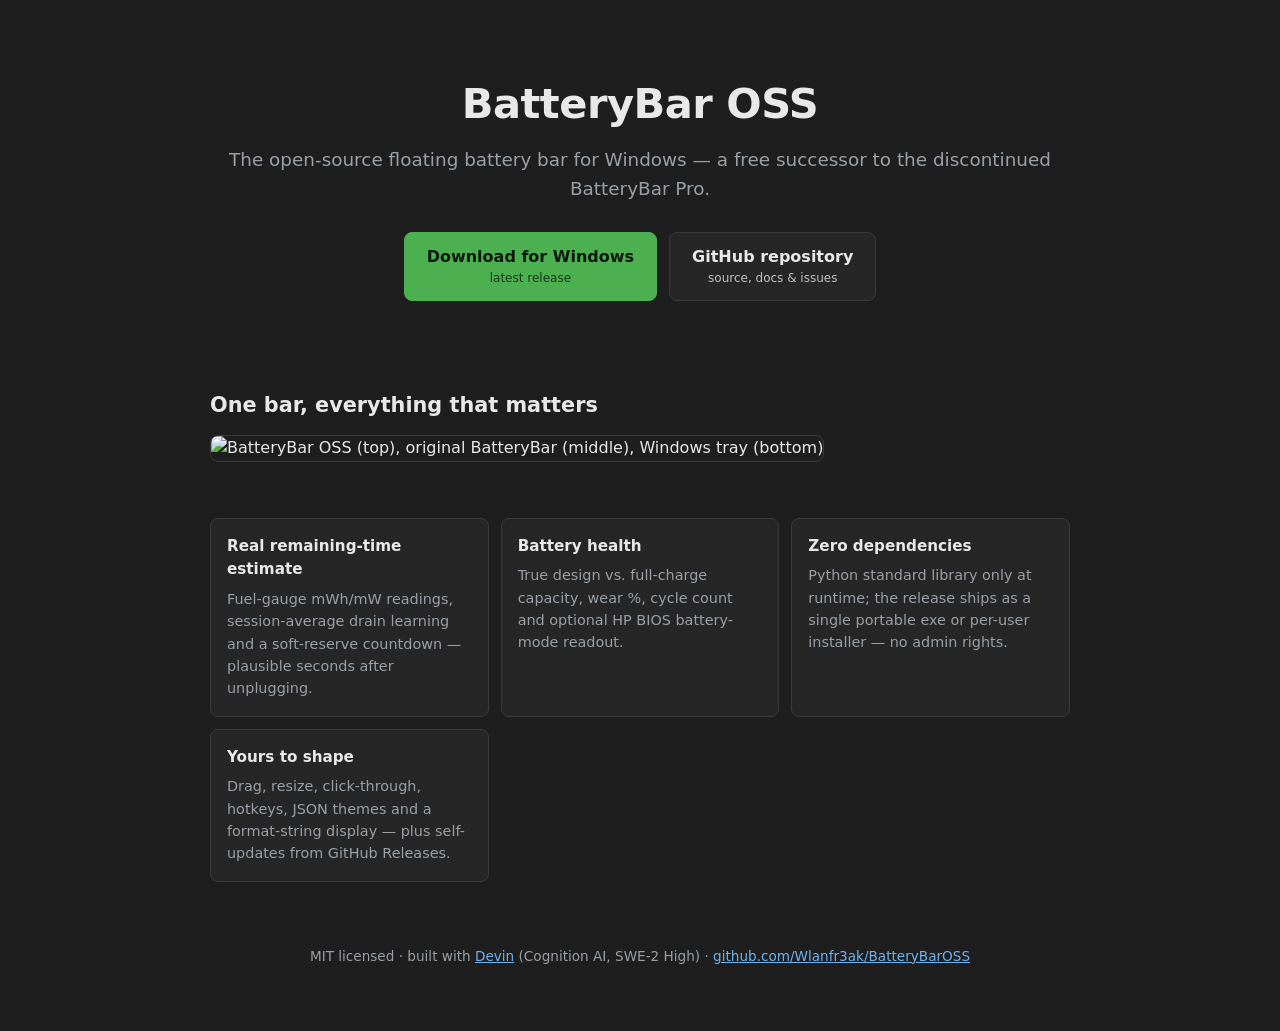
==== site/index.html @ 30992a94 "v0.7.3: Project website on batterybaross.com via GitHub Pages - site/index.html: dark-theme landing " ====
<!DOCTYPE html>
<html lang="en">
<head>
<meta charset="utf-8">
<meta name="viewport" content="width=device-width, initial-scale=1">
<title>BatteryBar OSS — floating battery bar for Windows</title>
<meta name="description" content="Open-source floating battery status bar for Windows 11 — a free replacement for the discontinued BatteryBar Pro.">
<style>
  :root {
    --bg: #1e1e1e; --panel: #262626; --border: #3a3a3a;
    --text: #e8e8e8; --dim: #9aa0a6; --accent: #4caf50; --link: #6db3f2;
  }
  * { box-sizing: border-box; margin: 0; }
  body {
    background: var(--bg); color: var(--text);
    font-family: "Segoe UI", system-ui, sans-serif;
    line-height: 1.55; padding: 0 16px 64px;
  }
  main { max-width: 860px; margin: 0 auto; }
  header { text-align: center; padding: 72px 0 32px; }
  h1 { font-size: 2.6rem; letter-spacing: -0.5px; }
  h1 .ver { color: var(--accent); font-size: 1rem; vertical-align: super; }
  .tagline { color: var(--dim); font-size: 1.15rem; margin-top: 10px; }
  .actions { margin-top: 28px; display: flex; gap: 12px; justify-content: center; flex-wrap: wrap; }
  .btn {
    display: inline-block; padding: 12px 22px; border-radius: 8px;
    text-decoration: none; font-weight: 600; border: 1px solid var(--border);
  }
  .btn.primary { background: var(--accent); color: #0b1a0c; border-color: var(--accent); }
  .btn.ghost { color: var(--text); background: var(--panel); }
  .btn small { display: block; font-weight: 400; font-size: 0.75rem; opacity: 0.8; }
  section { margin-top: 56px; }
  h2 { font-size: 1.3rem; margin-bottom: 14px; }
  .shot { width: 100%; border: 1px solid var(--border); border-radius: 8px; }
  .grid { display: grid; grid-template-columns: repeat(auto-fit, minmax(240px, 1fr)); gap: 12px; }
  .card { background: var(--panel); border: 1px solid var(--border); border-radius: 8px; padding: 16px; }
  .card h3 { font-size: 0.95rem; margin-bottom: 6px; }
  .card p { color: var(--dim); font-size: 0.9rem; }
  footer { margin-top: 64px; text-align: center; color: var(--dim); font-size: 0.85rem; }
  footer a { color: var(--link); }
  code { background: var(--panel); border-radius: 4px; padding: 1px 6px; }
</style>
</head>
<body>
<main>
  <header>
    <h1>BatteryBar OSS <span class="ver" id="ver"></span></h1>
    <p class="tagline">The open-source floating battery bar for Windows —
    a free successor to the discontinued BatteryBar&nbsp;Pro.</p>
    <div class="actions" id="downloads">
      <a class="btn primary" href="https://github.com/Wlanfr3ak/BatteryBarOSS/releases/latest">
        Download for Windows<small>latest release</small></a>
      <a class="btn ghost" href="https://github.com/Wlanfr3ak/BatteryBarOSS">
        GitHub repository<small>source, docs &amp; issues</small></a>
    </div>
  </header>

  <section>
    <h2>One bar, everything that matters</h2>
    <img class="shot" src="screenshot-compare.jpg"
         alt="BatteryBar OSS (top), original BatteryBar (middle), Windows tray (bottom)">
  </section>

  <section>
    <div class="grid">
      <div class="card"><h3>Real remaining-time estimate</h3>
        <p>Fuel-gauge mWh/mW readings, session-average drain learning and a
        soft-reserve countdown — plausible seconds after unplugging.</p></div>
      <div class="card"><h3>Battery health</h3>
        <p>True design vs. full-charge capacity, wear %, cycle count and
        optional HP BIOS battery-mode readout.</p></div>
      <div class="card"><h3>Zero dependencies</h3>
        <p>Python standard library only at runtime; the release ships as a
        single portable exe or per-user installer — no admin rights.</p></div>
      <div class="card"><h3>Yours to shape</h3>
        <p>Drag, resize, click-through, hotkeys, JSON themes and a
        format-string display — plus self-updates from GitHub Releases.</p></div>
    </div>
  </section>

  <footer>
    <p>MIT licensed · built with <a href="https://devin.ai">Devin</a>
    (Cognition AI, SWE-2 High) ·
    <a href="https://github.com/Wlanfr3ak/BatteryBarOSS">github.com/Wlanfr3ak/BatteryBarOSS</a></p>
  </footer>
</main>
<script>
fetch("https://api.github.com/repos/Wlanfr3ak/BatteryBarOSS/releases/latest")
  .then(function (r) { return r.ok ? r.json() : Promise.reject(); })
  .then(function (rel) {
    var ver = (rel.tag_name || "").replace(/^v/, "");
    document.getElementById("ver").textContent = rel.tag_name || "";
    var setup = null, portable = null;
    (rel.assets || []).forEach(function (a) {
      if (/BatteryBarOSS-Setup-.*\.exe$/.test(a.name)) setup = a;
      else if (/BatteryBarOSS-.*\.exe$/.test(a.name)) portable = a;
    });
    if (!setup || !portable) return;
    document.getElementById("downloads").innerHTML =
      '<a class="btn primary" href="' + setup.browser_download_url + '">' +
      'Download installer<small>BatteryBarOSS-Setup-' + ver + '.exe</small></a>' +
      '<a class="btn ghost" href="' + portable.browser_download_url + '">' +
      'Portable exe<small>BatteryBarOSS-' + ver + '.exe · no install</small></a>';
  })
  .catch(function () { /* keep static fallback links */ });
</script>
</body>
</html>
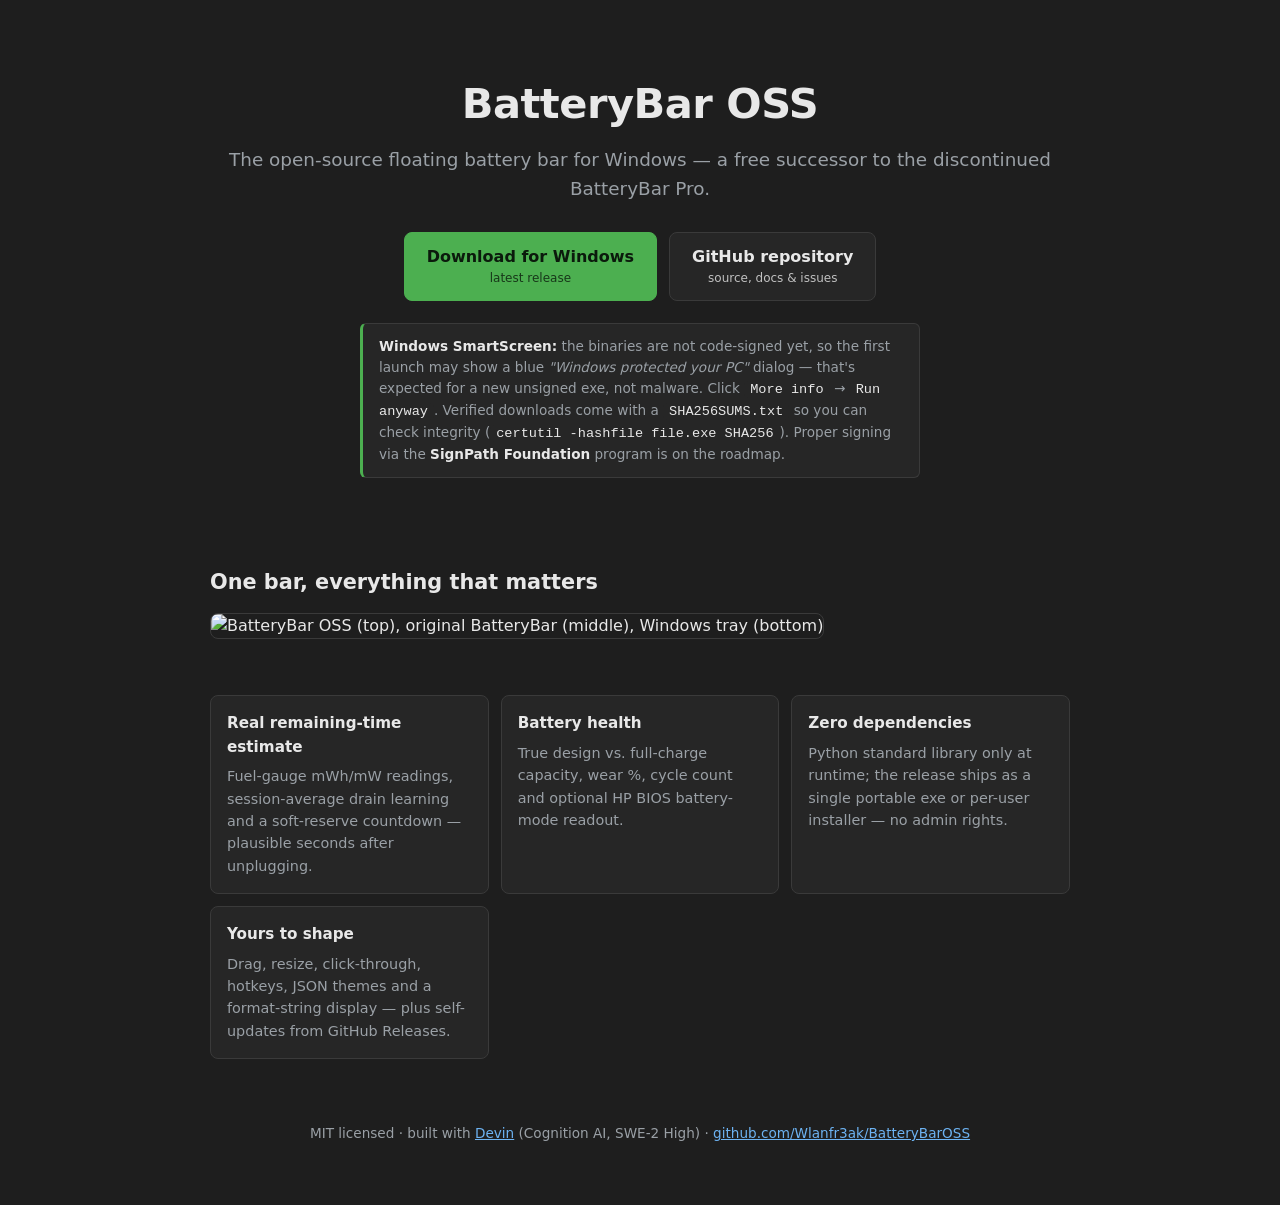
==== commit 8a172762: "v0.8.0: Settings window, easter-egg update button, SmartScreen docs - context menu "Settings..." ope" ====
--- a/site/index.html
+++ b/site/index.html
@@ -29,6 +29,14 @@
   .btn.primary { background: var(--accent); color: #0b1a0c; border-color: var(--accent); }
   .btn.ghost { color: var(--text); background: var(--panel); }
   .btn small { display: block; font-weight: 400; font-size: 0.75rem; opacity: 0.8; }
+  .note {
+    max-width: 560px; margin: 22px auto 0; padding: 12px 16px;
+    background: var(--panel); border: 1px solid var(--border);
+    border-left: 3px solid var(--accent); border-radius: 6px;
+    color: var(--dim); font-size: 0.85rem; text-align: left;
+  }
+  .note b { color: var(--text); }
+  .note code { color: var(--text); }
   section { margin-top: 56px; }
   h2 { font-size: 1.3rem; margin-bottom: 14px; }
   .shot { width: 100%; border: 1px solid var(--border); border-radius: 8px; }
@@ -53,6 +61,16 @@
       <a class="btn ghost" href="https://github.com/Wlanfr3ak/BatteryBarOSS">
         GitHub repository<small>source, docs &amp; issues</small></a>
     </div>
+    <p class="note">
+      <b>Windows SmartScreen:</b> the binaries are not code-signed yet, so
+      the first launch may show a blue <i>"Windows protected your PC"</i>
+      dialog — that's expected for a new unsigned exe, not malware.
+      Click <code>More info</code> → <code>Run anyway</code>.
+      Verified downloads come with a <code>SHA256SUMS.txt</code> so you can
+      check integrity (<code>certutil -hashfile file.exe SHA256</code>).
+      Proper signing via the <b>SignPath Foundation</b> program is on the
+      roadmap.
+    </p>
   </header>
 
   <section>
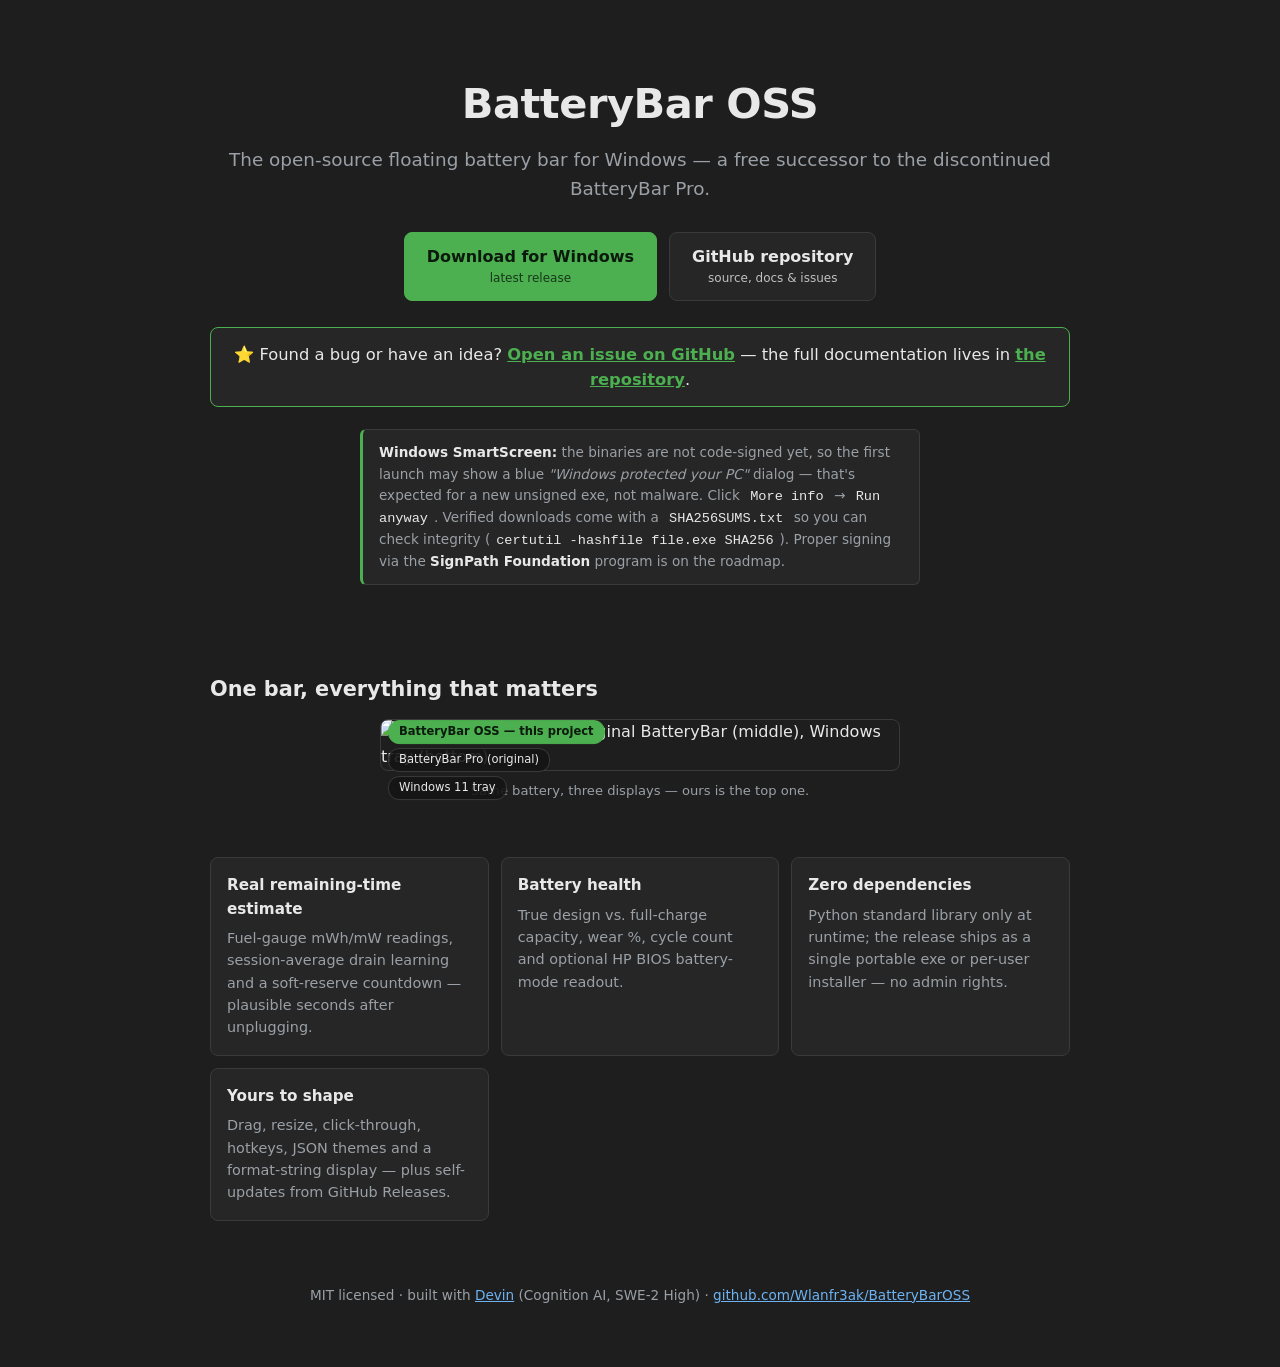
==== commit a91580dd: "v0.8.1: Website - marked screenshot + prominent GitHub callout - screenshot smaller (~480px, pixelat" ====
--- a/site/index.html
+++ b/site/index.html
@@ -37,9 +37,36 @@
   }
   .note b { color: var(--text); }
   .note code { color: var(--text); }
+  .ghcallout {
+    margin-top: 26px; padding: 14px 20px; border-radius: 8px;
+    background: var(--panel); border: 1px solid var(--accent);
+    font-size: 1.02rem;
+  }
+  .ghcallout a { color: var(--accent); font-weight: 700; }
+  .shotwrap {
+    position: relative; max-width: 520px; margin: 0 auto;
+  }
+  .shotwrap figcaption {
+    margin-top: 10px; color: var(--dim); font-size: 0.82rem;
+    text-align: center;
+  }
+  .tag {
+    position: absolute; left: 8px; transform: translateY(-50%);
+    padding: 2px 10px; border-radius: 11px; font-size: 0.72rem;
+    background: rgba(20,20,20,.88); border: 1px solid var(--border);
+    color: var(--text); white-space: nowrap;
+  }
+  .tag.ours {
+    background: var(--accent); border-color: var(--accent);
+    color: #0b1a0c; font-weight: 700;
+  }
   section { margin-top: 56px; }
   h2 { font-size: 1.3rem; margin-bottom: 14px; }
-  .shot { width: 100%; border: 1px solid var(--border); border-radius: 8px; }
+  .shot {
+    display: block; width: 100%;
+    border: 1px solid var(--border); border-radius: 8px;
+    image-rendering: pixelated;  /* crisp upscale of the small UI shot */
+  }
   .grid { display: grid; grid-template-columns: repeat(auto-fit, minmax(240px, 1fr)); gap: 12px; }
   .card { background: var(--panel); border: 1px solid var(--border); border-radius: 8px; padding: 16px; }
   .card h3 { font-size: 0.95rem; margin-bottom: 6px; }
@@ -61,6 +88,12 @@
       <a class="btn ghost" href="https://github.com/Wlanfr3ak/BatteryBarOSS">
         GitHub repository<small>source, docs &amp; issues</small></a>
     </div>
+    <p class="ghcallout">
+      ⭐ Found a bug or have an idea?
+      <a href="https://github.com/Wlanfr3ak/BatteryBarOSS/issues">Open an issue on GitHub</a> —
+      the full documentation lives in
+      <a href="https://github.com/Wlanfr3ak/BatteryBarOSS">the repository</a>.
+    </p>
     <p class="note">
       <b>Windows SmartScreen:</b> the binaries are not code-signed yet, so
       the first launch may show a blue <i>"Windows protected your PC"</i>
@@ -75,8 +108,14 @@
 
   <section>
     <h2>One bar, everything that matters</h2>
-    <img class="shot" src="screenshot-compare.jpg"
-         alt="BatteryBar OSS (top), original BatteryBar (middle), Windows tray (bottom)">
+    <figure class="shotwrap">
+      <img class="shot" src="screenshot-compare.jpg"
+           alt="BatteryBar OSS (top), original BatteryBar (middle), Windows tray (bottom)">
+      <span class="tag ours" style="top:16%">BatteryBar OSS — this project</span>
+      <span class="tag" style="top:50%">BatteryBar Pro (original)</span>
+      <span class="tag" style="top:84%">Windows 11 tray</span>
+      <figcaption>Same battery, three displays — ours is the top one.</figcaption>
+    </figure>
   </section>
 
   <section>
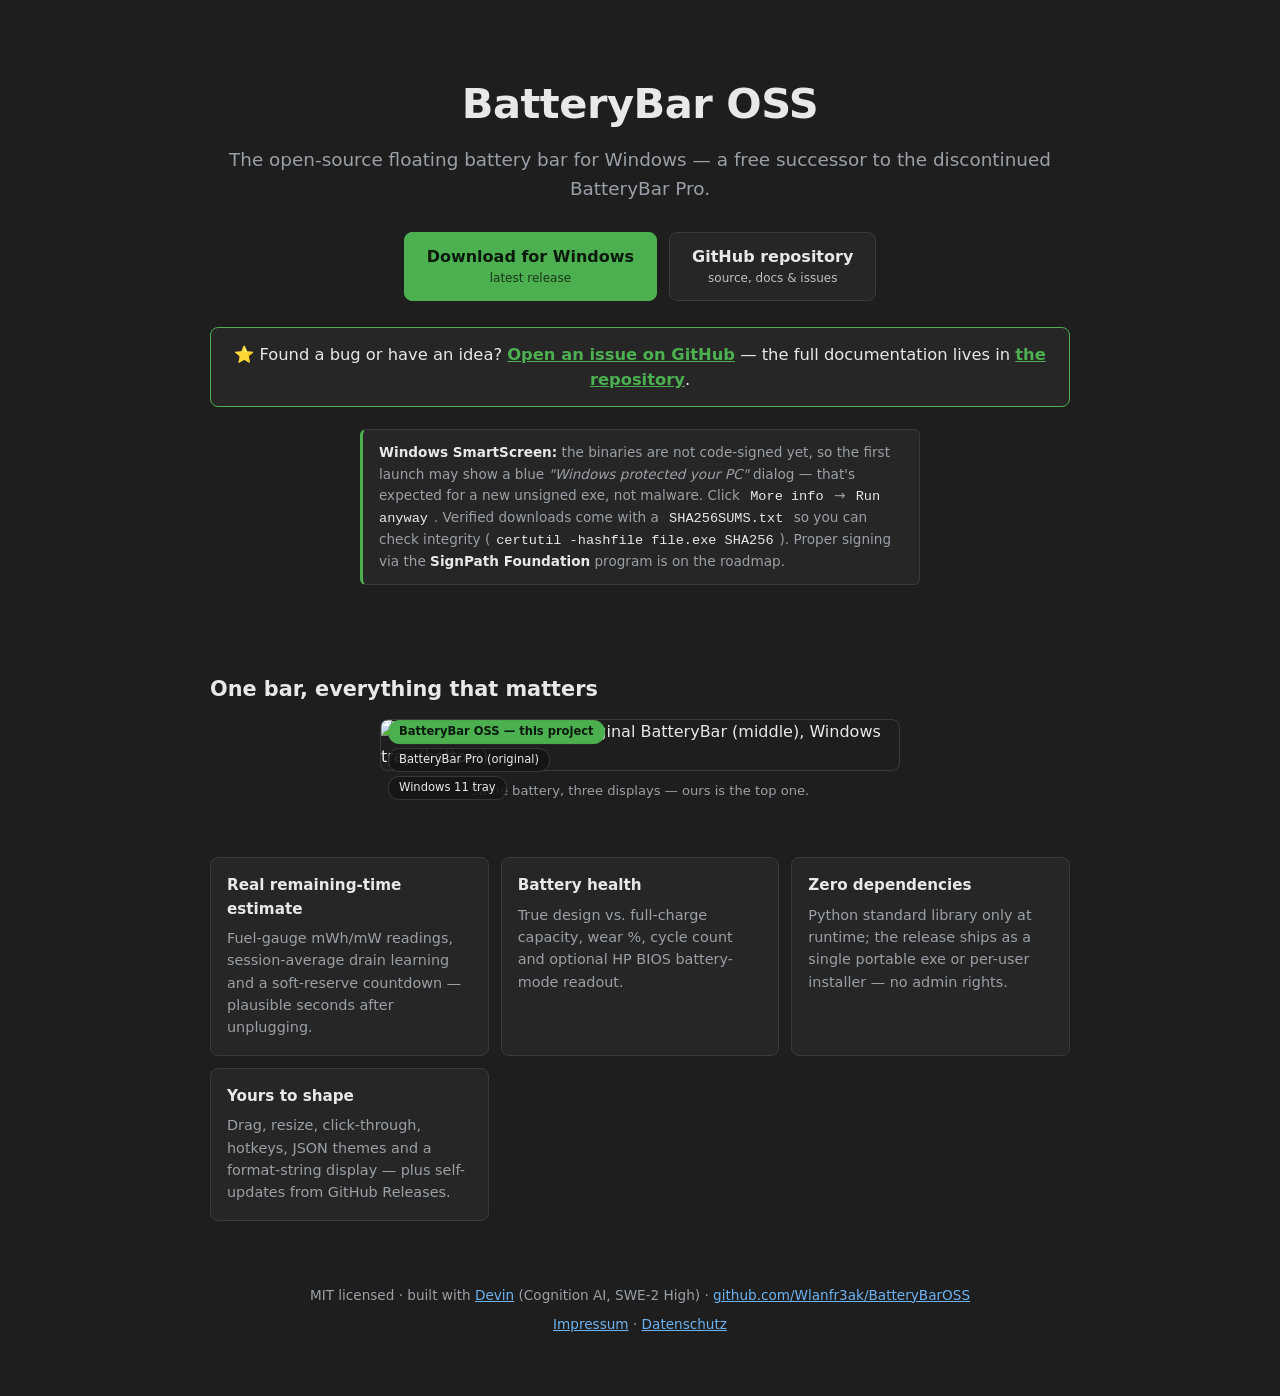
==== commit dcefc306: "v0.8.2: Legal pages (Impressum + Datenschutz) for batterybaross.com - site/impressum.html: DDG S5 im" ====
--- a/site/index.html
+++ b/site/index.html
@@ -5,76 +5,7 @@
 <meta name="viewport" content="width=device-width, initial-scale=1">
 <title>BatteryBar OSS — floating battery bar for Windows</title>
 <meta name="description" content="Open-source floating battery status bar for Windows 11 — a free replacement for the discontinued BatteryBar Pro.">
-<style>
-  :root {
-    --bg: #1e1e1e; --panel: #262626; --border: #3a3a3a;
-    --text: #e8e8e8; --dim: #9aa0a6; --accent: #4caf50; --link: #6db3f2;
-  }
-  * { box-sizing: border-box; margin: 0; }
-  body {
-    background: var(--bg); color: var(--text);
-    font-family: "Segoe UI", system-ui, sans-serif;
-    line-height: 1.55; padding: 0 16px 64px;
-  }
-  main { max-width: 860px; margin: 0 auto; }
-  header { text-align: center; padding: 72px 0 32px; }
-  h1 { font-size: 2.6rem; letter-spacing: -0.5px; }
-  h1 .ver { color: var(--accent); font-size: 1rem; vertical-align: super; }
-  .tagline { color: var(--dim); font-size: 1.15rem; margin-top: 10px; }
-  .actions { margin-top: 28px; display: flex; gap: 12px; justify-content: center; flex-wrap: wrap; }
-  .btn {
-    display: inline-block; padding: 12px 22px; border-radius: 8px;
-    text-decoration: none; font-weight: 600; border: 1px solid var(--border);
-  }
-  .btn.primary { background: var(--accent); color: #0b1a0c; border-color: var(--accent); }
-  .btn.ghost { color: var(--text); background: var(--panel); }
-  .btn small { display: block; font-weight: 400; font-size: 0.75rem; opacity: 0.8; }
-  .note {
-    max-width: 560px; margin: 22px auto 0; padding: 12px 16px;
-    background: var(--panel); border: 1px solid var(--border);
-    border-left: 3px solid var(--accent); border-radius: 6px;
-    color: var(--dim); font-size: 0.85rem; text-align: left;
-  }
-  .note b { color: var(--text); }
-  .note code { color: var(--text); }
-  .ghcallout {
-    margin-top: 26px; padding: 14px 20px; border-radius: 8px;
-    background: var(--panel); border: 1px solid var(--accent);
-    font-size: 1.02rem;
-  }
-  .ghcallout a { color: var(--accent); font-weight: 700; }
-  .shotwrap {
-    position: relative; max-width: 520px; margin: 0 auto;
-  }
-  .shotwrap figcaption {
-    margin-top: 10px; color: var(--dim); font-size: 0.82rem;
-    text-align: center;
-  }
-  .tag {
-    position: absolute; left: 8px; transform: translateY(-50%);
-    padding: 2px 10px; border-radius: 11px; font-size: 0.72rem;
-    background: rgba(20,20,20,.88); border: 1px solid var(--border);
-    color: var(--text); white-space: nowrap;
-  }
-  .tag.ours {
-    background: var(--accent); border-color: var(--accent);
-    color: #0b1a0c; font-weight: 700;
-  }
-  section { margin-top: 56px; }
-  h2 { font-size: 1.3rem; margin-bottom: 14px; }
-  .shot {
-    display: block; width: 100%;
-    border: 1px solid var(--border); border-radius: 8px;
-    image-rendering: pixelated;  /* crisp upscale of the small UI shot */
-  }
-  .grid { display: grid; grid-template-columns: repeat(auto-fit, minmax(240px, 1fr)); gap: 12px; }
-  .card { background: var(--panel); border: 1px solid var(--border); border-radius: 8px; padding: 16px; }
-  .card h3 { font-size: 0.95rem; margin-bottom: 6px; }
-  .card p { color: var(--dim); font-size: 0.9rem; }
-  footer { margin-top: 64px; text-align: center; color: var(--dim); font-size: 0.85rem; }
-  footer a { color: var(--link); }
-  code { background: var(--panel); border-radius: 4px; padding: 1px 6px; }
-</style>
+<link rel="stylesheet" href="style.css">
 </head>
 <body>
 <main>
@@ -139,6 +70,8 @@
     <p>MIT licensed · built with <a href="https://devin.ai">Devin</a>
     (Cognition AI, SWE-2 High) ·
     <a href="https://github.com/Wlanfr3ak/BatteryBarOSS">github.com/Wlanfr3ak/BatteryBarOSS</a></p>
+    <p style="margin-top:8px"><a href="impressum.html">Impressum</a> ·
+    <a href="datenschutz.html">Datenschutz</a></p>
   </footer>
 </main>
 <script>
--- a/site/style.css
+++ b/site/style.css
@@ -0,0 +1,68 @@
+:root {
+    --bg: #1e1e1e; --panel: #262626; --border: #3a3a3a;
+    --text: #e8e8e8; --dim: #9aa0a6; --accent: #4caf50; --link: #6db3f2;
+  }
+  * { box-sizing: border-box; margin: 0; }
+  body {
+    background: var(--bg); color: var(--text);
+    font-family: "Segoe UI", system-ui, sans-serif;
+    line-height: 1.55; padding: 0 16px 64px;
+  }
+  main { max-width: 860px; margin: 0 auto; }
+  header { text-align: center; padding: 72px 0 32px; }
+  h1 { font-size: 2.6rem; letter-spacing: -0.5px; }
+  h1 .ver { color: var(--accent); font-size: 1rem; vertical-align: super; }
+  .tagline { color: var(--dim); font-size: 1.15rem; margin-top: 10px; }
+  .actions { margin-top: 28px; display: flex; gap: 12px; justify-content: center; flex-wrap: wrap; }
+  .btn {
+    display: inline-block; padding: 12px 22px; border-radius: 8px;
+    text-decoration: none; font-weight: 600; border: 1px solid var(--border);
+  }
+  .btn.primary { background: var(--accent); color: #0b1a0c; border-color: var(--accent); }
+  .btn.ghost { color: var(--text); background: var(--panel); }
+  .btn small { display: block; font-weight: 400; font-size: 0.75rem; opacity: 0.8; }
+  .note {
+    max-width: 560px; margin: 22px auto 0; padding: 12px 16px;
+    background: var(--panel); border: 1px solid var(--border);
+    border-left: 3px solid var(--accent); border-radius: 6px;
+    color: var(--dim); font-size: 0.85rem; text-align: left;
+  }
+  .note b { color: var(--text); }
+  .note code { color: var(--text); }
+  .ghcallout {
+    margin-top: 26px; padding: 14px 20px; border-radius: 8px;
+    background: var(--panel); border: 1px solid var(--accent);
+    font-size: 1.02rem;
+  }
+  .ghcallout a { color: var(--accent); font-weight: 700; }
+  .shotwrap {
+    position: relative; max-width: 520px; margin: 0 auto;
+  }
+  .shotwrap figcaption {
+    margin-top: 10px; color: var(--dim); font-size: 0.82rem;
+    text-align: center;
+  }
+  .tag {
+    position: absolute; left: 8px; transform: translateY(-50%);
+    padding: 2px 10px; border-radius: 11px; font-size: 0.72rem;
+    background: rgba(20,20,20,.88); border: 1px solid var(--border);
+    color: var(--text); white-space: nowrap;
+  }
+  .tag.ours {
+    background: var(--accent); border-color: var(--accent);
+    color: #0b1a0c; font-weight: 700;
+  }
+  section { margin-top: 56px; }
+  h2 { font-size: 1.3rem; margin-bottom: 14px; }
+  .shot {
+    display: block; width: 100%;
+    border: 1px solid var(--border); border-radius: 8px;
+    image-rendering: pixelated;  /* crisp upscale of the small UI shot */
+  }
+  .grid { display: grid; grid-template-columns: repeat(auto-fit, minmax(240px, 1fr)); gap: 12px; }
+  .card { background: var(--panel); border: 1px solid var(--border); border-radius: 8px; padding: 16px; }
+  .card h3 { font-size: 0.95rem; margin-bottom: 6px; }
+  .card p { color: var(--dim); font-size: 0.9rem; }
+  footer { margin-top: 64px; text-align: center; color: var(--dim); font-size: 0.85rem; }
+  footer a { color: var(--link); }
+  code { background: var(--panel); border-radius: 4px; padding: 1px 6px; }
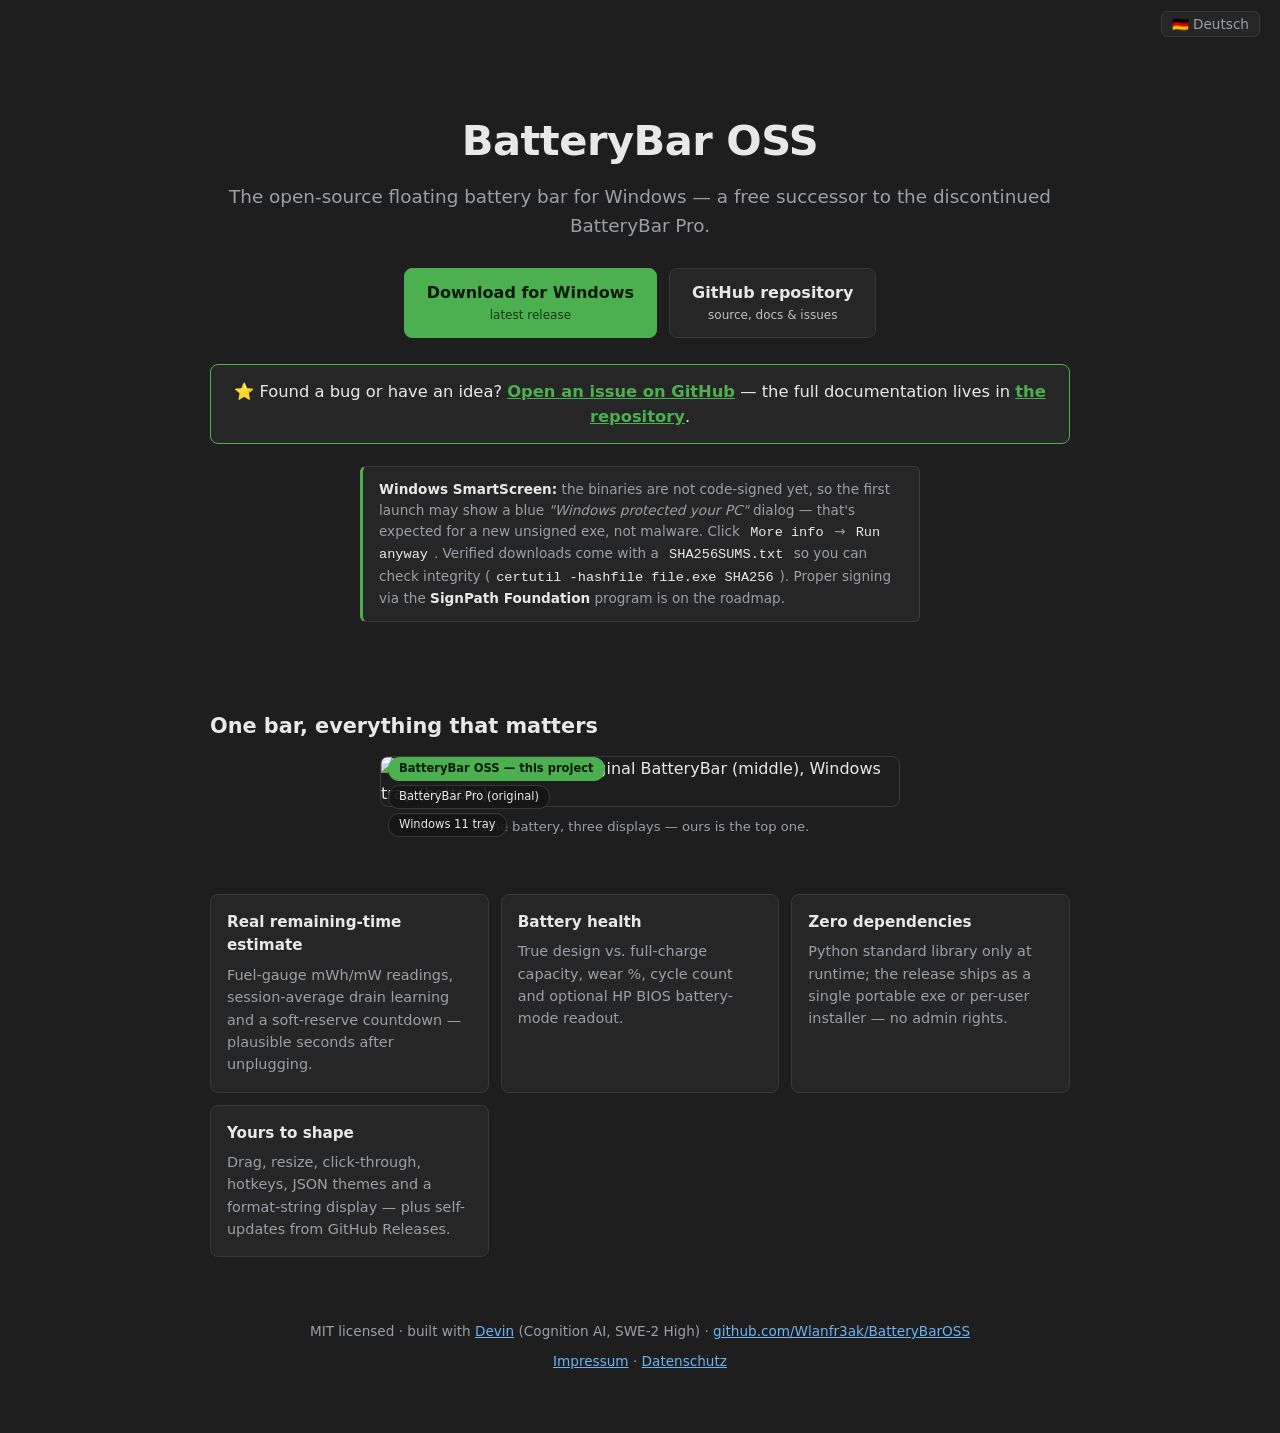
==== commit 0566df06: "v0.8.3: Bilingual site (EN canonical + DE mirror under site/de/) - legal pages rewritten in English " ====
--- a/site/index.html
+++ b/site/index.html
@@ -8,6 +8,7 @@
 <link rel="stylesheet" href="style.css">
 </head>
 <body>
+<p class="lang"><a href="de/" title="Deutsch">🇩🇪 Deutsch</a></p>
 <main>
   <header>
     <h1>BatteryBar OSS <span class="ver" id="ver"></span></h1>
--- a/site/style.css
+++ b/site/style.css
@@ -3,6 +3,13 @@
     --text: #e8e8e8; --dim: #9aa0a6; --accent: #4caf50; --link: #6db3f2;
   }
   * { box-sizing: border-box; margin: 0; }
+  .lang { text-align: right; padding: 12px 4px 0; }
+  .lang a {
+    color: var(--dim); text-decoration: none; font-size: 0.85rem;
+    border: 1px solid var(--border); border-radius: 6px;
+    padding: 4px 10px; background: var(--panel);
+  }
+  .lang a:hover { color: var(--text); border-color: var(--accent); }
   body {
     background: var(--bg); color: var(--text);
     font-family: "Segoe UI", system-ui, sans-serif;
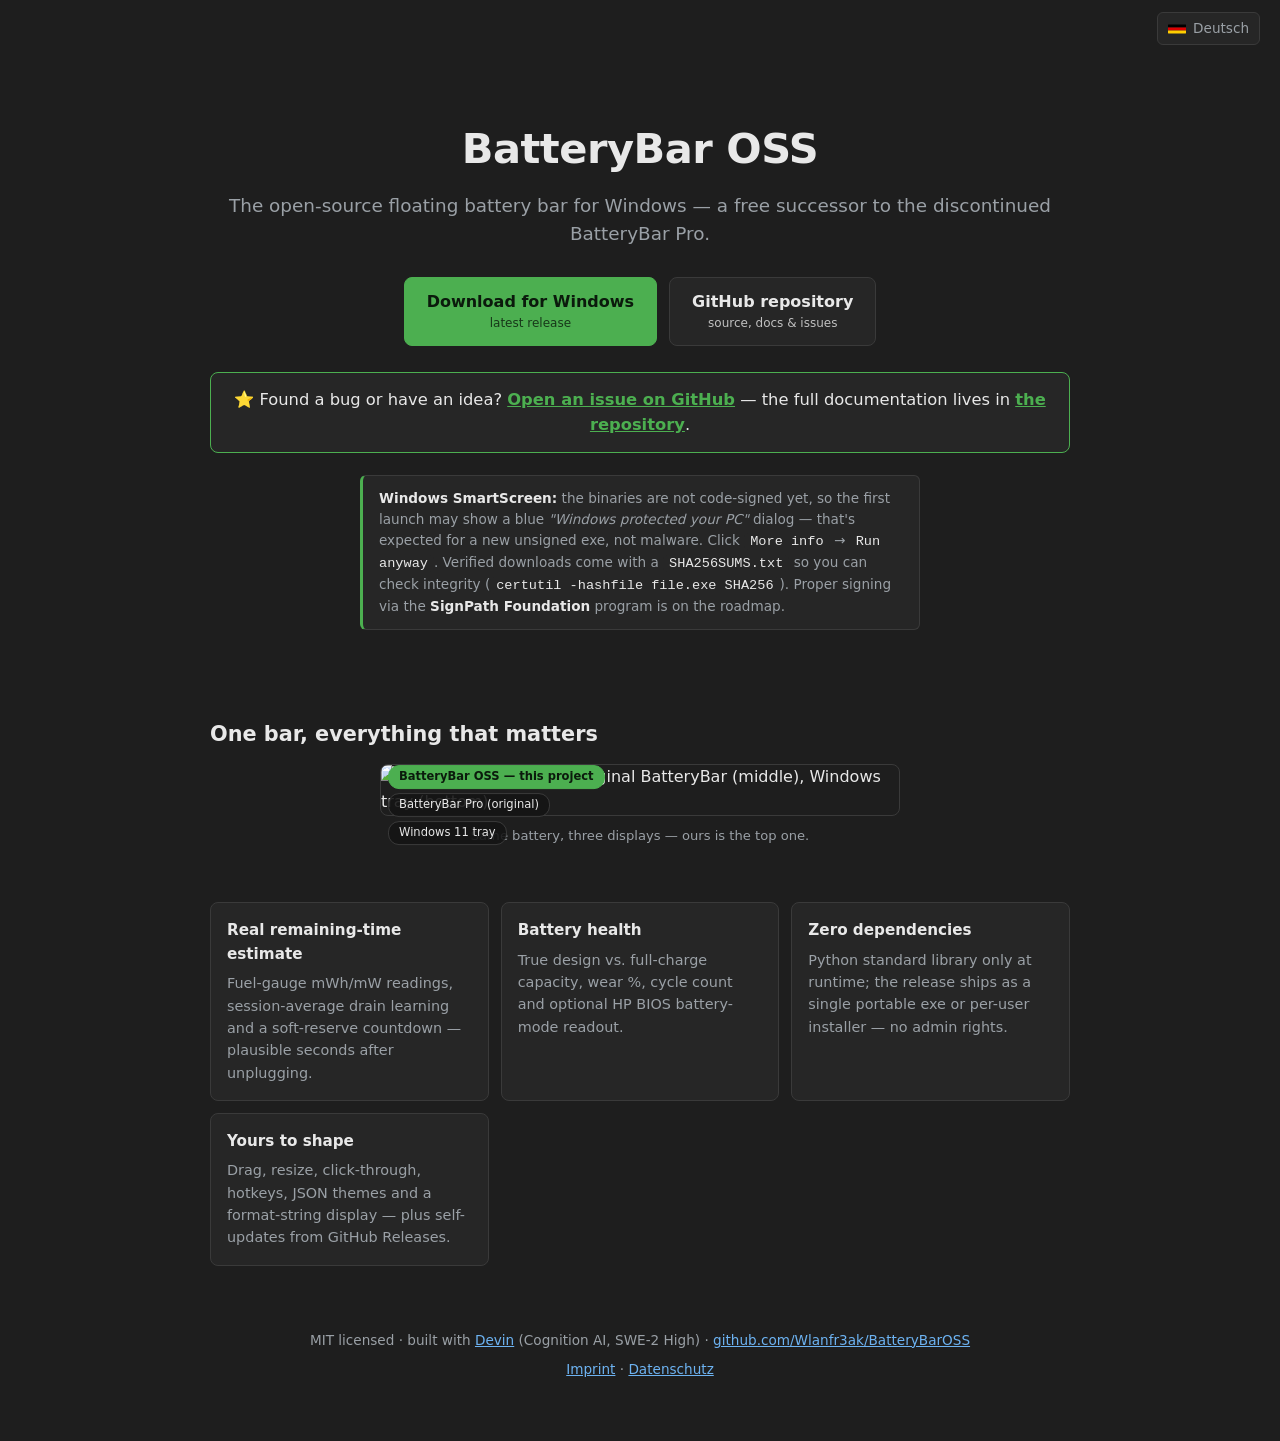
==== commit 4e7c6a9e: "v0.8.4: Site - imprint naming + real flag icons in lang switcher - English legal page: imprint.html " ====
--- a/site/index.html
+++ b/site/index.html
@@ -8,7 +8,7 @@
 <link rel="stylesheet" href="style.css">
 </head>
 <body>
-<p class="lang"><a href="de/" title="Deutsch">🇩🇪 Deutsch</a></p>
+<p class="lang"><a href="de/" title="Deutsch"><svg viewBox="0 0 60 30" width="18" height="12" aria-hidden="true"><rect width="60" height="10" fill="#000"/><rect y="10" width="60" height="10" fill="#DD0000"/><rect y="20" width="60" height="10" fill="#FFCE00"/></svg> Deutsch</a></p>
 <main>
   <header>
     <h1>BatteryBar OSS <span class="ver" id="ver"></span></h1>
@@ -71,7 +71,7 @@
     <p>MIT licensed · built with <a href="https://devin.ai">Devin</a>
     (Cognition AI, SWE-2 High) ·
     <a href="https://github.com/Wlanfr3ak/BatteryBarOSS">github.com/Wlanfr3ak/BatteryBarOSS</a></p>
-    <p style="margin-top:8px"><a href="impressum.html">Impressum</a> ·
+    <p style="margin-top:8px"><a href="imprint.html">Imprint</a> ·
     <a href="datenschutz.html">Datenschutz</a></p>
   </footer>
 </main>
--- a/site/style.css
+++ b/site/style.css
@@ -5,11 +5,13 @@
   * { box-sizing: border-box; margin: 0; }
   .lang { text-align: right; padding: 12px 4px 0; }
   .lang a {
+    display: inline-flex; align-items: center; gap: 7px;
     color: var(--dim); text-decoration: none; font-size: 0.85rem;
     border: 1px solid var(--border); border-radius: 6px;
-    padding: 4px 10px; background: var(--panel);
+    padding: 5px 10px; background: var(--panel);
   }
   .lang a:hover { color: var(--text); border-color: var(--accent); }
+  .lang svg { display: block; border-radius: 2px; }
   body {
     background: var(--bg); color: var(--text);
     font-family: "Segoe UI", system-ui, sans-serif;
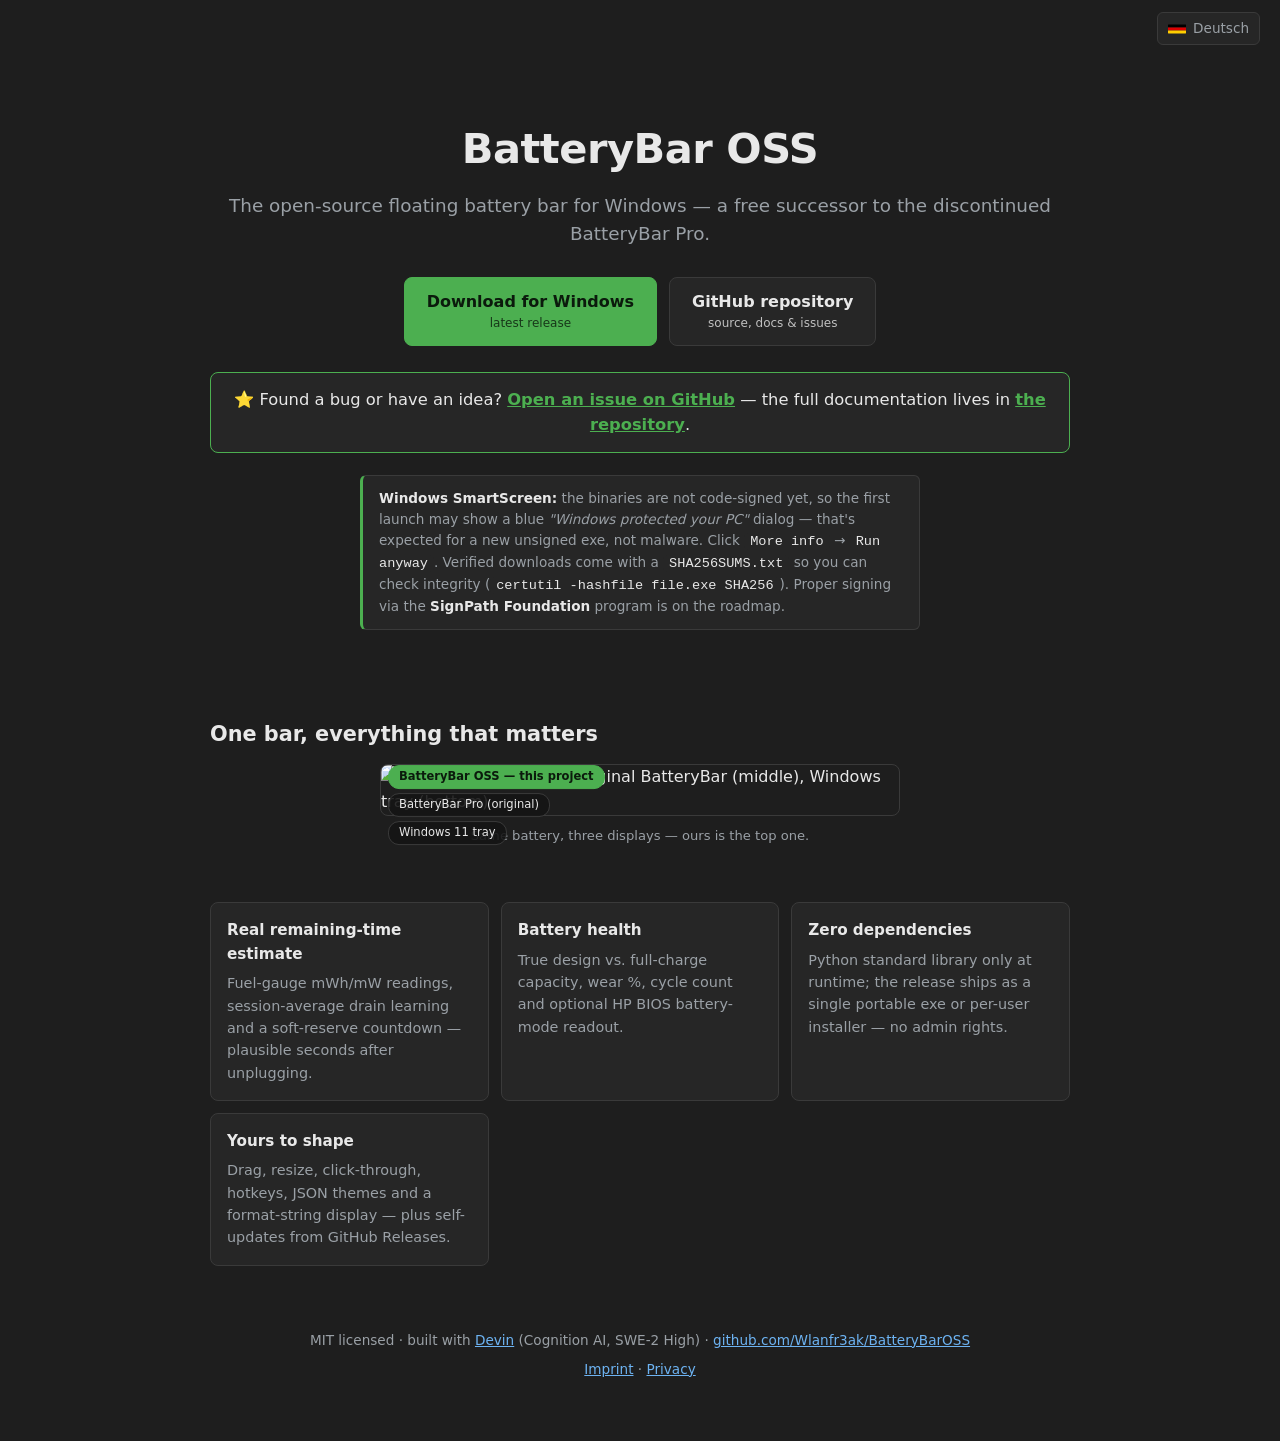
==== commit 90f6b5a0: "v0.8.5: Site - privacy.html naming on the English pages Mirrors the imprint rename: EN privacy page " ====
--- a/site/index.html
+++ b/site/index.html
@@ -72,7 +72,7 @@
     (Cognition AI, SWE-2 High) ·
     <a href="https://github.com/Wlanfr3ak/BatteryBarOSS">github.com/Wlanfr3ak/BatteryBarOSS</a></p>
     <p style="margin-top:8px"><a href="imprint.html">Imprint</a> ·
-    <a href="datenschutz.html">Datenschutz</a></p>
+    <a href="privacy.html">Privacy</a></p>
   </footer>
 </main>
 <script>
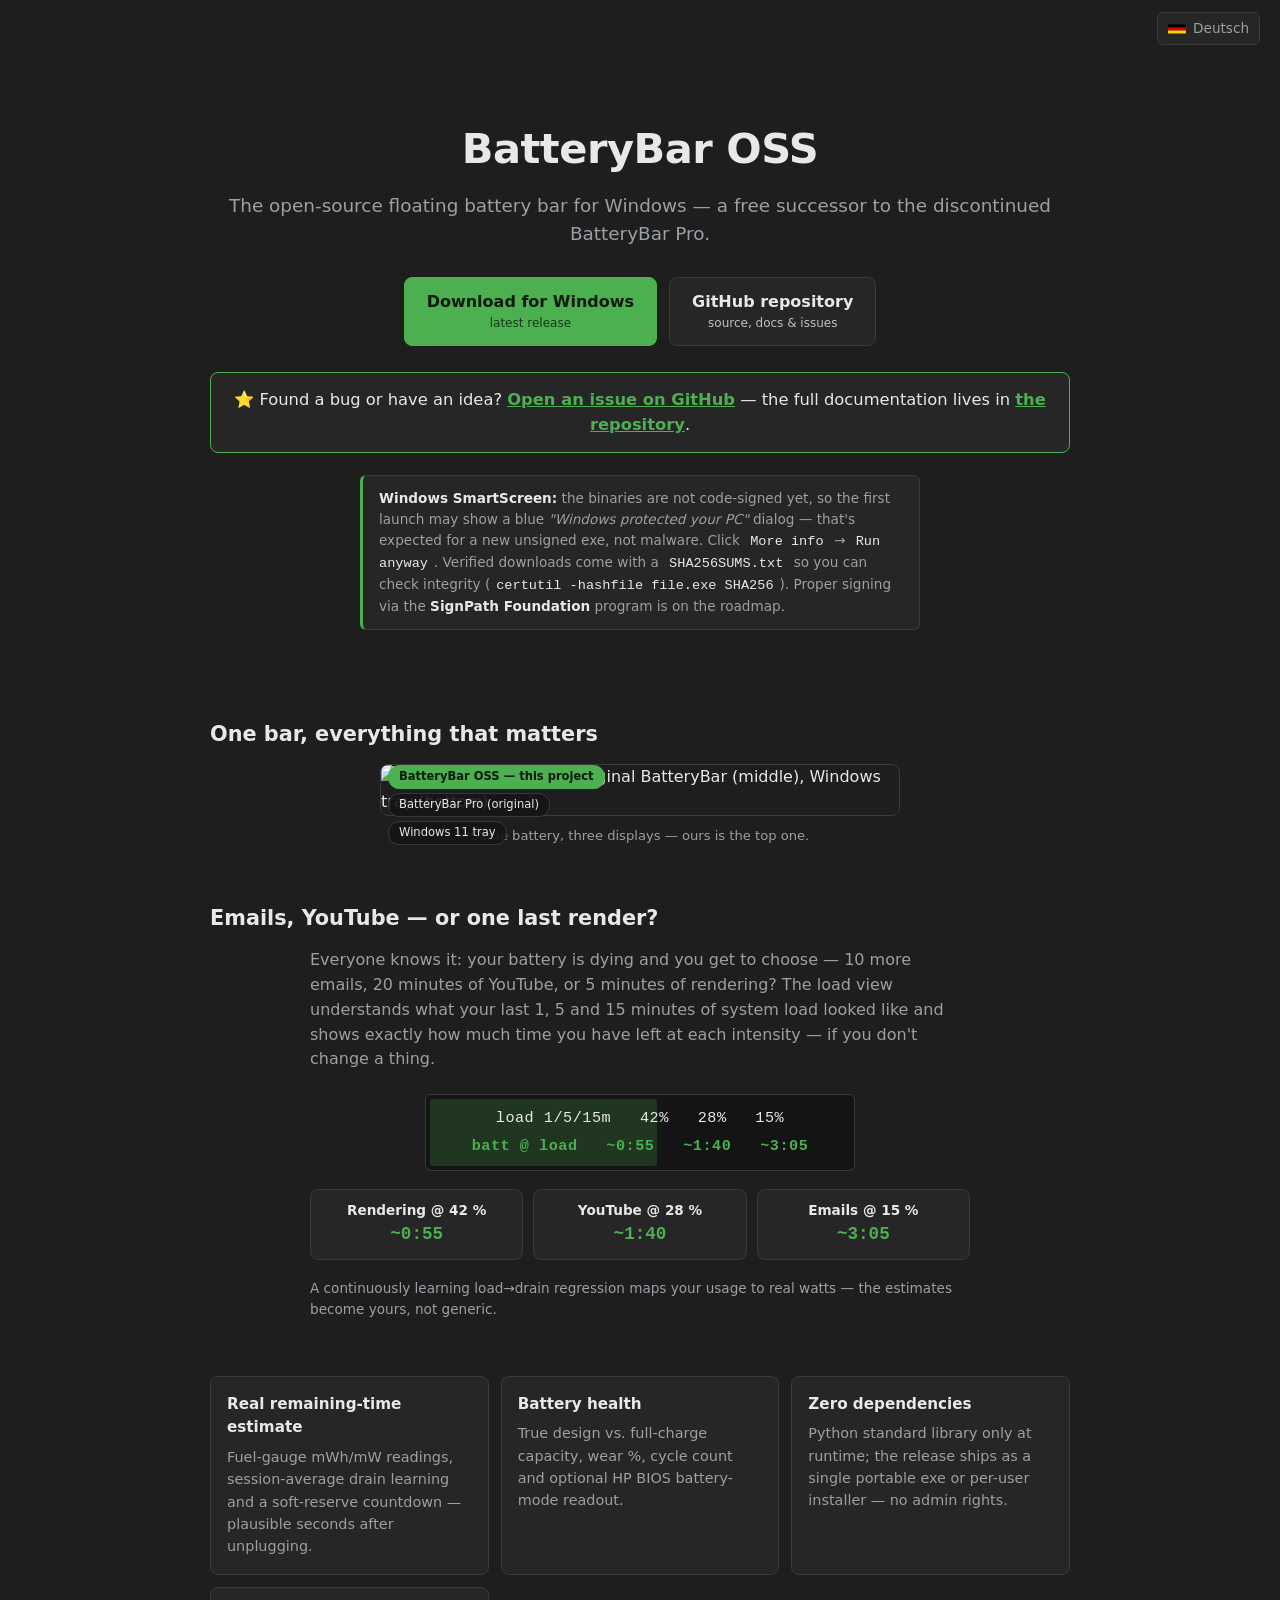
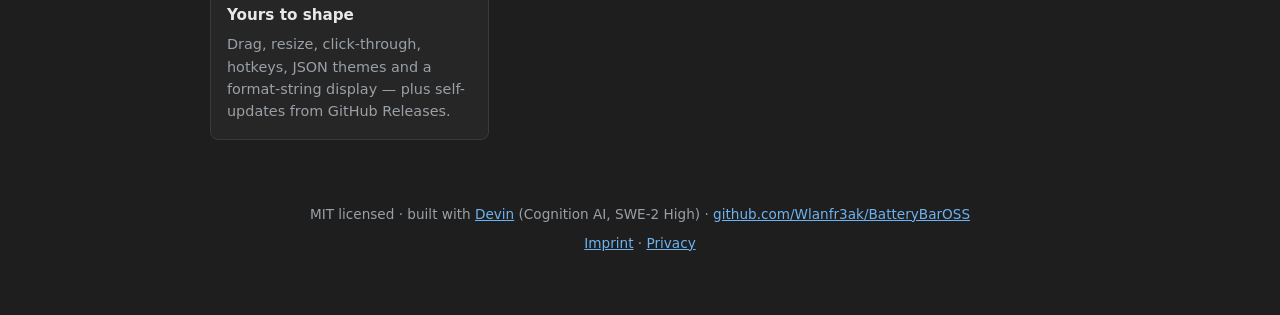
==== commit 7d181cb7: "v0.9.1: Website — load-view story section on EN + DE landing pages Narrative section "Emails, YouTub" ====
--- a/site/index.html
+++ b/site/index.html
@@ -51,6 +51,30 @@
   </section>
 
   <section>
+    <h2>Emails, YouTube — or one last render?</h2>
+    <p class="lede">Everyone knows it: your battery is dying and you get
+    to choose — 10 more emails, 20 minutes of YouTube, or 5 minutes of
+    rendering? The load view understands what your last 1, 5 and 15
+    minutes of system load looked like and shows exactly how much time
+    you have left at each intensity — if you don't change a thing.</p>
+    <div class="barmock" aria-hidden="true">
+      <div class="fill"></div>
+      <div class="rows">
+        <span>load 1/5/15m&nbsp;&nbsp;&nbsp;42%&nbsp;&nbsp;&nbsp;28%&nbsp;&nbsp;&nbsp;15%</span>
+        <span class="t">batt @ load&nbsp;&nbsp;&nbsp;~0:55&nbsp;&nbsp;&nbsp;~1:40&nbsp;&nbsp;&nbsp;~3:05</span>
+      </div>
+    </div>
+    <div class="scenarios">
+      <div class="scenario"><b>Rendering @ 42 %</b><span>~0:55</span></div>
+      <div class="scenario"><b>YouTube @ 28 %</b><span>~1:40</span></div>
+      <div class="scenario"><b>Emails @ 15 %</b><span>~3:05</span></div>
+    </div>
+    <p class="lede small">A continuously learning load→drain regression
+    maps your usage to real watts — the estimates become yours, not
+    generic.</p>
+  </section>
+
+  <section>
     <div class="grid">
       <div class="card"><h3>Real remaining-time estimate</h3>
         <p>Fuel-gauge mWh/mW readings, session-average drain learning and a
--- a/site/style.css
+++ b/site/style.css
@@ -68,6 +68,37 @@
     border: 1px solid var(--border); border-radius: 8px;
     image-rendering: pixelated;  /* crisp upscale of the small UI shot */
   }
+  .lede { color: var(--dim); max-width: 660px; margin: 0 auto 22px; }
+  .lede.small { font-size: 0.85rem; margin-top: 4px; }
+  .barmock {
+    position: relative; max-width: 430px; margin: 0 auto 18px;
+    border: 1px solid var(--border); border-radius: 6px;
+    background: #141414; overflow: hidden;
+    font-family: Consolas, "Courier New", monospace;
+  }
+  .barmock .fill {
+    position: absolute; top: 4px; bottom: 4px; left: 4px; width: 53%;
+    background: rgba(76,175,80,.22); border-radius: 3px;
+  }
+  .barmock .rows {
+    position: relative; display: flex; flex-direction: column;
+    gap: 4px; padding: 12px 0; text-align: center;
+    font-size: 0.95rem; letter-spacing: 0.5px;
+  }
+  .barmock .rows .t { color: var(--accent); font-weight: 700; }
+  .scenarios {
+    display: grid; grid-template-columns: repeat(auto-fit, minmax(160px, 1fr));
+    gap: 10px; max-width: 660px; margin: 0 auto 18px;
+  }
+  .scenario {
+    background: var(--panel); border: 1px solid var(--border);
+    border-radius: 8px; padding: 10px 14px; text-align: center;
+  }
+  .scenario b { display: block; font-size: 0.85rem; font-weight: 600; }
+  .scenario span {
+    color: var(--accent); font-weight: 700; font-size: 1.1rem;
+    font-family: Consolas, "Courier New", monospace;
+  }
   .grid { display: grid; grid-template-columns: repeat(auto-fit, minmax(240px, 1fr)); gap: 12px; }
   .card { background: var(--panel); border: 1px solid var(--border); border-radius: 8px; padding: 16px; }
   .card h3 { font-size: 0.95rem; margin-bottom: 6px; }
